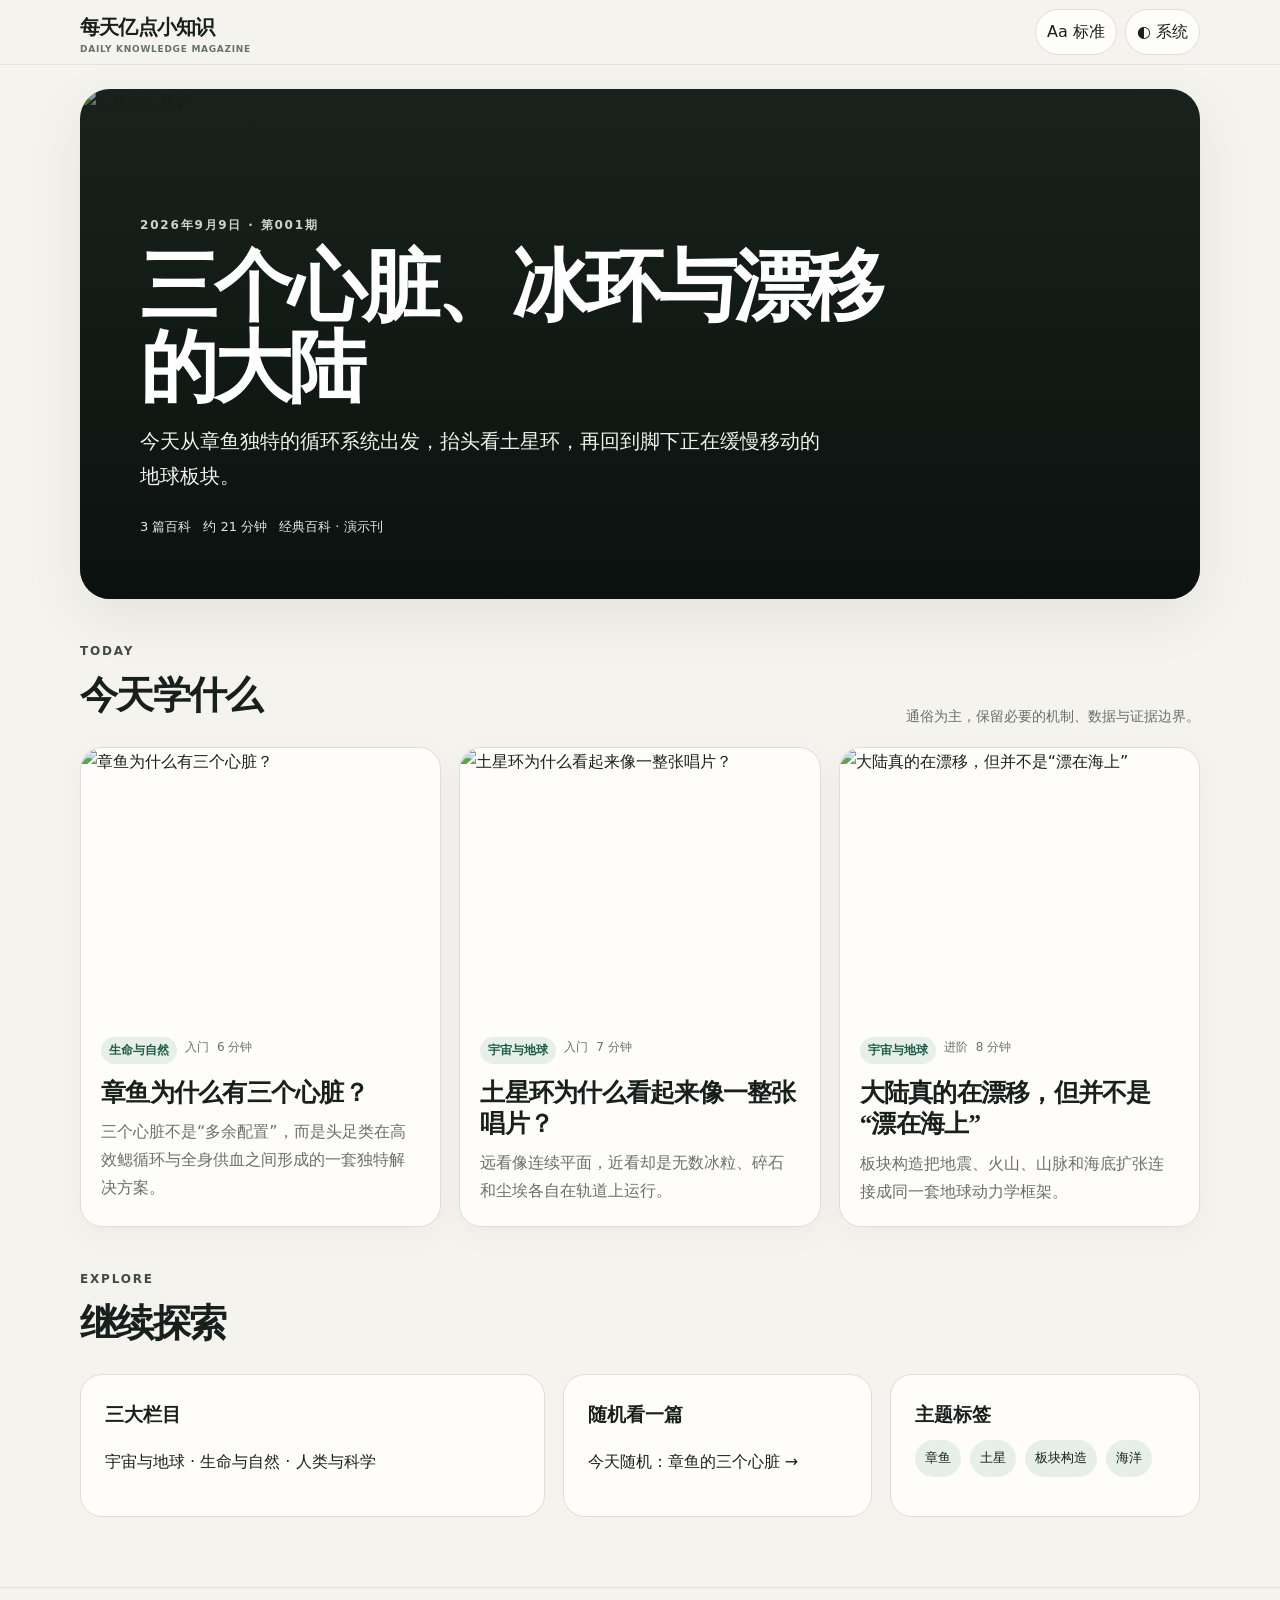
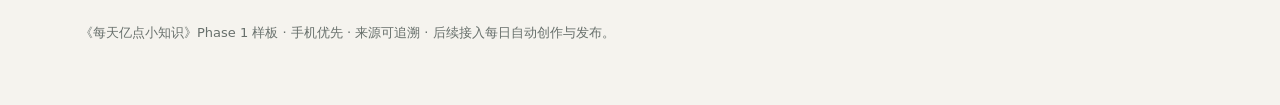
==== index.html @ 63bebb6f "feat: add Phase 1 mobile magazine prototype" ====
<!doctype html><html lang="zh-CN"><head><meta charset="utf-8"><meta name="viewport" content="width=device-width,initial-scale=1"><meta name="description" content="每天2—3篇可靠、可追溯、适合手机阅读的科普百科。"><title>每天亿点小知识</title><link rel="stylesheet" href="static/style.css"></head><body>
<header class="topbar"><div class="shell inner">
  <a class="brand" href="">每天亿点小知识<small>DAILY KNOWLEDGE MAGAZINE</small></a>
  <div class="actions">
    <button class="icon-btn" data-font-toggle><span class="font-label">Aa</span></button>
    <button class="icon-btn" data-theme-toggle>◐ 系统</button>
  </div>
</div></header>
<main class="shell">
<section class="hero"><img src="https://commons.wikimedia.org/wiki/Special:Redirect/file/Saturn_global_view_from_Cassini%2C_rings_open.jpg" alt="土星与土星环"><div class="hero-copy"><div class="kicker">2026年9月9日 · 第001期</div><h1>三个心脏、冰环与漂移的大陆</h1><p>今天从章鱼独特的循环系统出发，抬头看土星环，再回到脚下正在缓慢移动的地球板块。</p><div class="issue-meta"><span>3 篇百科</span><span>约 21 分钟</span><span>经典百科 · 演示刊</span></div></div></section>
<section><div class="section-head"><div><div class="kicker">TODAY</div><h2>今天学什么</h2></div><p>通俗为主，保留必要的机制、数据与证据边界。</p></div><div class="grid"><a class="card" href="articles/octopus-three-hearts/"><img loading="lazy" src="https://commons.wikimedia.org/wiki/Special:Redirect/file/Giant_Pacific_Octopus.jpg" alt="章鱼为什么有三个心脏？"><div class="card-body"><div class="meta"><span class="pill">生命与自然</span><span>入门</span><span>6 分钟</span></div><h3>章鱼为什么有三个心脏？</h3><p>三个心脏不是“多余配置”，而是头足类在高效鳃循环与全身供血之间形成的一套独特解决方案。</p></div></a><a class="card" href="articles/saturn-rings/"><img loading="lazy" src="https://commons.wikimedia.org/wiki/Special:Redirect/file/Saturn_global_view_from_Cassini%2C_rings_open.jpg" alt="土星环为什么看起来像一整张唱片？"><div class="card-body"><div class="meta"><span class="pill">宇宙与地球</span><span>入门</span><span>7 分钟</span></div><h3>土星环为什么看起来像一整张唱片？</h3><p>远看像连续平面，近看却是无数冰粒、碎石和尘埃各自在轨道上运行。</p></div></a><a class="card" href="articles/plate-tectonics/"><img loading="lazy" src="https://commons.wikimedia.org/wiki/Special:Redirect/file/Tectonic_plates_%282022%29.svg" alt="大陆真的在漂移，但并不是“漂在海上”"><div class="card-body"><div class="meta"><span class="pill">宇宙与地球</span><span>进阶</span><span>8 分钟</span></div><h3>大陆真的在漂移，但并不是“漂在海上”</h3><p>板块构造把地震、火山、山脉和海底扩张连接成同一套地球动力学框架。</p></div></a></div></section>
<section><div class="section-head"><div><div class="kicker">EXPLORE</div><h2>继续探索</h2></div></div><div class="modules"><div class="module"><h3>三大栏目</h3><p>宇宙与地球 · 生命与自然 · 人类与科学</p></div><div class="module"><h3>随机看一篇</h3><p><a href="articles/octopus-three-hearts/">今天随机：章鱼的三个心脏 →</a></p></div><div class="module"><h3>主题标签</h3><div class="tag-list"><span class="tag">章鱼</span><span class="tag">土星</span><span class="tag">板块构造</span><span class="tag">海洋</span></div></div></div></section>
</main><footer><div class="shell">《每天亿点小知识》Phase 1 样板 · 手机优先 · 来源可追溯 · 后续接入每日自动创作与发布。</div></footer><script src="static/app.js"></script></body></html>
---- static/style.css ----
:root{
  --bg:#f5f3ee;--panel:#fffdfa;--text:#17201d;--muted:#68706c;--line:#deddd7;
  --accent:#1e5d48;--accent-2:#b56a38;--soft:#e7efe9;--shadow:0 18px 55px rgba(20,32,27,.08);
  --reader:720px;--font-size:18px
}
@media (prefers-color-scheme:dark){
  :root:not([data-theme="light"]){--bg:#101412;--panel:#171d1a;--text:#eef3ef;--muted:#a8b1ab;--line:#2d3631;--accent:#73c7a5;--accent-2:#eda573;--soft:#1d2c25;--shadow:0 18px 55px rgba(0,0,0,.28)}
}
:root[data-theme="dark"]{--bg:#101412;--panel:#171d1a;--text:#eef3ef;--muted:#a8b1ab;--line:#2d3631;--accent:#73c7a5;--accent-2:#eda573;--soft:#1d2c25;--shadow:0 18px 55px rgba(0,0,0,.28)}
*{box-sizing:border-box}
html{scroll-behavior:smooth}
body{margin:0;background:var(--bg);color:var(--text);font-family:Inter,"PingFang SC","Microsoft YaHei",system-ui,sans-serif;line-height:1.75}
a{color:inherit;text-decoration:none}
img{display:block;width:100%}
button{font:inherit}
.shell{width:min(1120px,calc(100% - 28px));margin:auto}
.topbar{position:sticky;top:0;z-index:20;backdrop-filter:blur(18px);background:color-mix(in srgb,var(--bg) 84%,transparent);border-bottom:1px solid color-mix(in srgb,var(--line) 72%,transparent)}
.topbar .inner{height:64px;display:flex;align-items:center;justify-content:space-between;gap:16px}
.brand{font-weight:900;letter-spacing:-.04em;font-size:20px}
.brand small{display:block;font-weight:600;letter-spacing:.08em;font-size:9px;color:var(--muted);text-transform:uppercase;line-height:1}
.actions{display:flex;gap:8px}
.icon-btn,.chip-btn{border:1px solid var(--line);background:var(--panel);color:var(--text);border-radius:999px;padding:8px 11px;cursor:pointer}
.icon-btn:hover,.chip-btn:hover{border-color:var(--accent)}
.hero{margin:24px 0 34px;border-radius:30px;overflow:hidden;position:relative;min-height:510px;background:#1a241f;box-shadow:var(--shadow)}
.hero img{position:absolute;inset:0;height:100%;object-fit:cover;opacity:.68}
.hero:after{content:"";position:absolute;inset:0;background:linear-gradient(180deg,rgba(7,12,10,.08),rgba(7,12,10,.78))}
.hero-copy{position:absolute;z-index:2;left:clamp(22px,5vw,60px);right:clamp(22px,5vw,60px);bottom:clamp(24px,6vw,60px);color:#fff}
.kicker{font-size:12px;font-weight:800;letter-spacing:.15em;text-transform:uppercase;opacity:.8}
.hero h1{font-family:Georgia,"Noto Serif SC",serif;font-size:clamp(38px,7vw,78px);line-height:1.04;letter-spacing:-.05em;margin:10px 0 16px;max-width:780px}
.hero p{max-width:690px;margin:0;font-size:clamp(16px,2vw,20px);color:#eef3ef}
.issue-meta{display:flex;gap:12px;flex-wrap:wrap;margin-top:22px;font-size:13px;color:#e2e9e4}
.section-head{display:flex;justify-content:space-between;align-items:end;gap:20px;margin:42px 0 18px}
.section-head h2{font-size:clamp(25px,4vw,38px);letter-spacing:-.045em;margin:0}
.section-head p{margin:0;color:var(--muted);font-size:14px}
.grid{display:grid;grid-template-columns:repeat(3,1fr);gap:18px}
.card{background:var(--panel);border:1px solid var(--line);border-radius:22px;overflow:hidden;box-shadow:0 8px 30px rgba(20,32,27,.035);transition:.2s}
.card:hover{transform:translateY(-3px);box-shadow:var(--shadow)}
.card img{aspect-ratio:4/3;object-fit:cover}
.card-body{padding:20px}
.meta{display:flex;gap:8px;flex-wrap:wrap;color:var(--muted);font-size:12px}
.pill{background:var(--soft);color:var(--accent);padding:3px 8px;border-radius:99px;font-weight:800}
.card h3{font-family:Georgia,"Noto Serif SC",serif;font-size:25px;line-height:1.25;margin:13px 0 10px;letter-spacing:-.03em}
.card p{color:var(--muted);margin:0}
.modules{display:grid;grid-template-columns:1.5fr 1fr 1fr;gap:18px;margin-bottom:70px}
.module{padding:24px;background:var(--panel);border:1px solid var(--line);border-radius:22px}
.module h3{margin:0 0 8px}
.tag-list{display:flex;gap:9px;flex-wrap:wrap}
.tag{padding:7px 10px;border-radius:99px;background:var(--soft);font-size:13px}
footer{border-top:1px solid var(--line);padding:34px 0 60px;color:var(--muted);font-size:13px}
.article-progress{position:fixed;z-index:50;left:0;top:0;height:3px;width:0;background:var(--accent)}
.article-header{width:min(900px,calc(100% - 28px));margin:45px auto 20px}
.back{display:inline-flex;align-items:center;gap:6px;color:var(--muted);font-size:14px;margin-bottom:25px}
.article-header h1{font-family:Georgia,"Noto Serif SC",serif;font-size:clamp(38px,7vw,70px);line-height:1.08;letter-spacing:-.05em;margin:12px 0 16px}
.dek{font-size:clamp(18px,2.5vw,22px);color:var(--muted);max-width:760px}
.article-tools{display:flex;gap:9px;flex-wrap:wrap;margin:20px 0}
.feature{width:min(980px,calc(100% - 28px));margin:28px auto;border-radius:26px;overflow:hidden}
.feature img{max-height:620px;object-fit:cover;cursor:zoom-in}
.caption{font-size:12px;color:var(--muted);padding:9px 3px}
.reader{width:min(var(--reader),calc(100% - 34px));margin:34px auto 70px;font-size:var(--font-size)}
.reader h2{font-family:Georgia,"Noto Serif SC",serif;font-size:31px;line-height:1.3;letter-spacing:-.03em;margin:48px 0 14px}
.reader h3{font-size:20px;margin:34px 0 10px}
.reader p{margin:0 0 1.25em}
.quick{background:var(--soft);border-radius:22px;padding:22px 24px;margin:26px 0 32px}
.quick h2{margin:0 0 12px;font-size:21px}
.quick ul{margin:0;padding-left:20px}
.toc{border:1px solid var(--line);border-radius:18px;padding:17px 20px;margin:24px 0}
.toc summary{cursor:pointer;font-weight:800}
.toc ol{margin:13px 0 0;padding-left:21px}
.fact{border-left:4px solid var(--accent-2);padding:15px 18px;background:var(--panel);margin:28px 0;border-radius:0 14px 14px 0}
.fact strong{color:var(--accent-2)}
.inline-img{margin:32px 0}
.inline-img img{border-radius:18px;cursor:zoom-in}
.quiz{margin:45px 0;padding:24px;border:1px solid var(--line);border-radius:22px;background:var(--panel)}
.quiz h2{margin-top:0}
.quiz-q{padding:17px 0;border-top:1px solid var(--line)}
.quiz-q:first-of-type{border-top:0}
.quiz button{display:block;width:100%;text-align:left;margin:8px 0;padding:11px 13px;border:1px solid var(--line);background:var(--bg);color:var(--text);border-radius:12px;cursor:pointer}
.quiz button.correct{border-color:var(--accent);background:var(--soft)}
.quiz button.wrong{opacity:.55}
.quiz .explain{display:none;color:var(--muted);font-size:14px;margin-top:8px}
.sources{font-size:14px}
.sources li{margin:8px 0}
.article-nav{width:min(900px,calc(100% - 28px));margin:0 auto 70px;display:grid;grid-template-columns:1fr 1fr;gap:12px}
.article-nav a{border:1px solid var(--line);border-radius:18px;padding:18px;background:var(--panel)}
.article-nav small{display:block;color:var(--muted)}
.lightbox{position:fixed;inset:0;z-index:99;background:rgba(0,0,0,.9);display:none;align-items:center;justify-content:center;padding:24px}
.lightbox.open{display:flex}
.lightbox img{max-width:96vw;max-height:88vh;object-fit:contain}
.lightbox button{position:absolute;top:18px;right:18px;border:0;border-radius:50%;width:44px;height:44px;background:#fff;color:#111;font-size:22px;cursor:pointer}
.issue-banner{margin:30px 0;padding:26px;border-radius:24px;background:var(--panel);border:1px solid var(--line)}
.issue-banner h1{font-family:Georgia,"Noto Serif SC",serif;font-size:clamp(34px,6vw,58px);margin:4px 0 10px;line-height:1.1}
@media(max-width:820px){.grid,.modules{grid-template-columns:1fr}.hero{min-height:540px}.section-head{align-items:start;flex-direction:column;gap:4px}.card h3{font-size:23px}}
@media(max-width:560px){.shell{width:min(100% - 20px,1120px)}.topbar .inner{height:58px}.brand{font-size:18px}.hero{margin-top:12px;border-radius:22px;min-height:520px}.hero h1{font-size:46px}.actions .font-label{display:none}.article-header{margin-top:28px}.reader{font-size:var(--font-size)}.article-nav{grid-template-columns:1fr}.feature{border-radius:18px}}
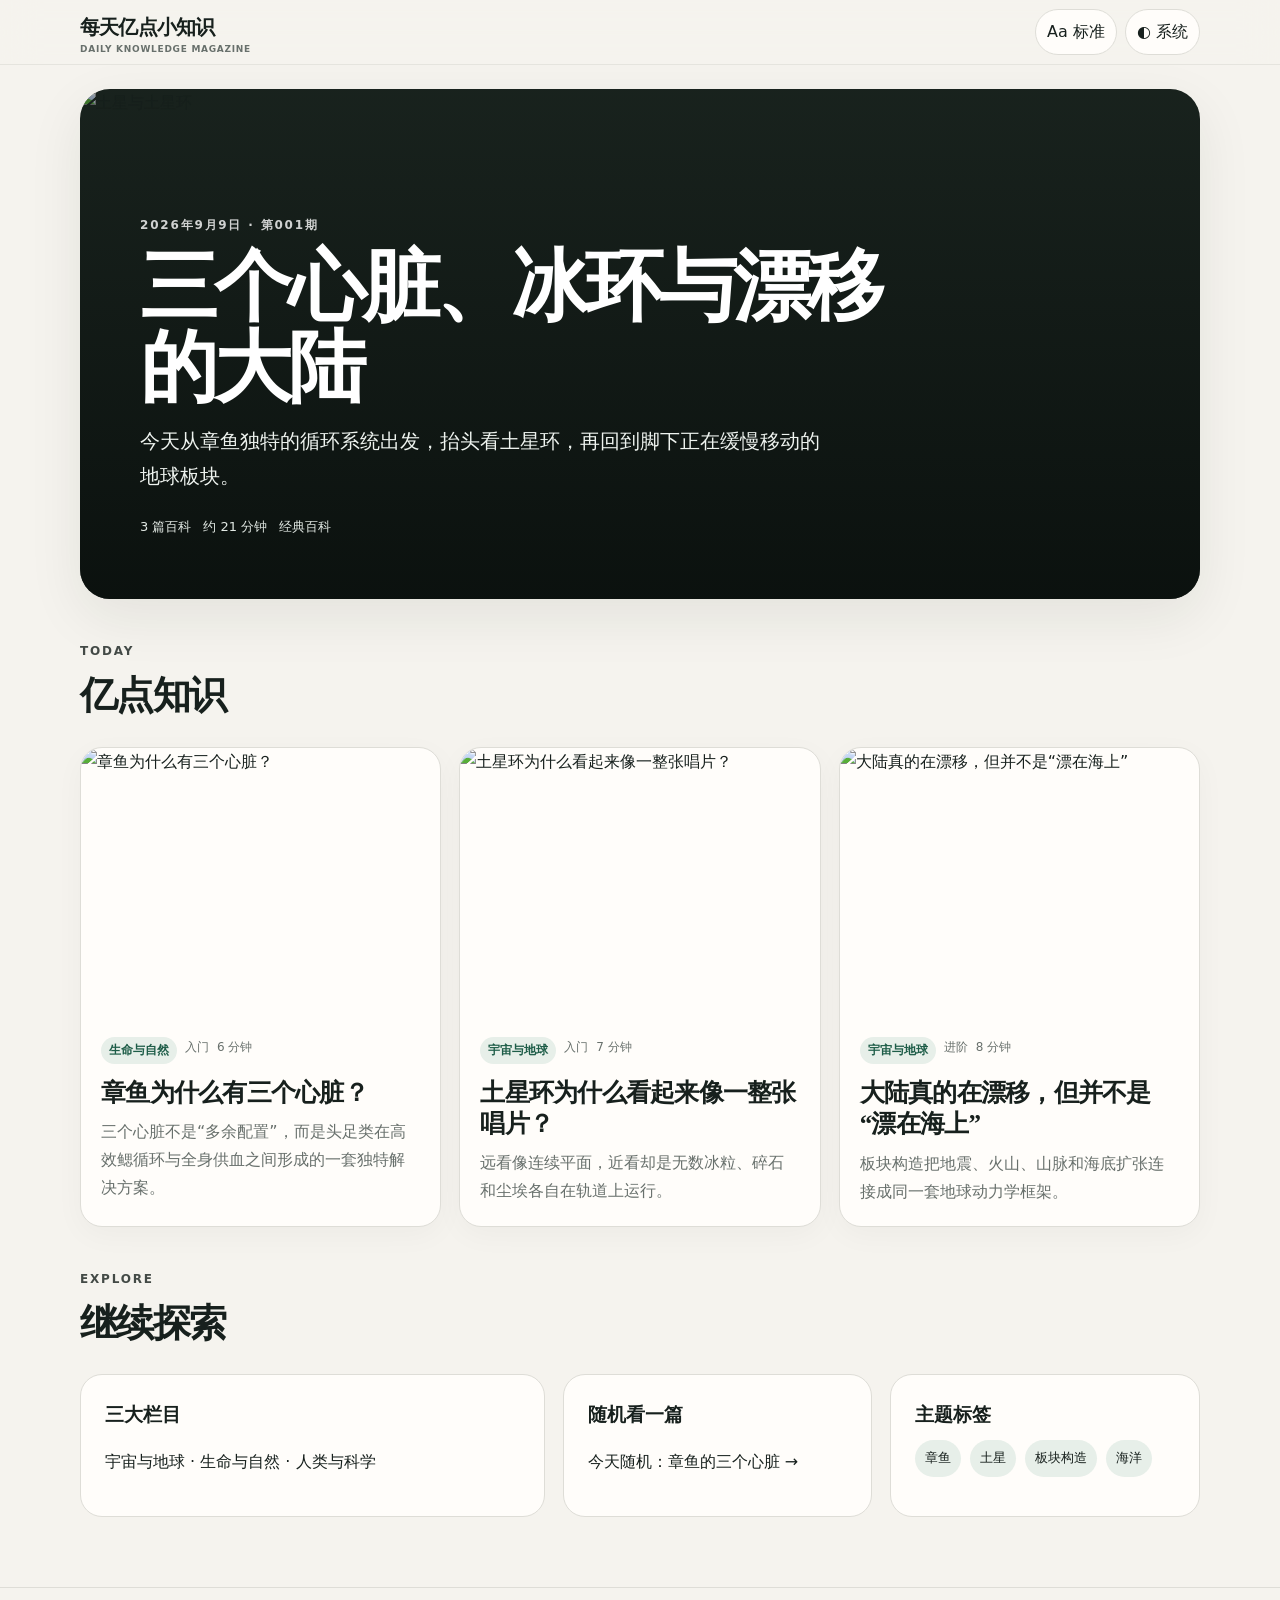
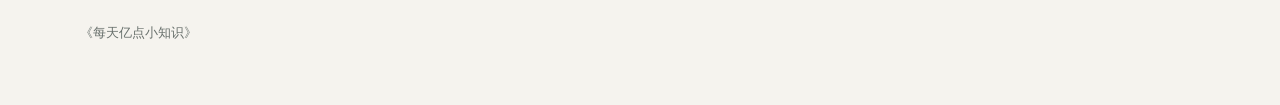
==== commit d617c172: "fix: refine magazine UI and public content" ====
--- a/index.html
+++ b/index.html
@@ -7,7 +7,7 @@
   </div>
 </div></header>
 <main class="shell">
-<section class="hero"><img src="https://commons.wikimedia.org/wiki/Special:Redirect/file/Saturn_global_view_from_Cassini%2C_rings_open.jpg" alt="土星与土星环"><div class="hero-copy"><div class="kicker">2026年9月9日 · 第001期</div><h1>三个心脏、冰环与漂移的大陆</h1><p>今天从章鱼独特的循环系统出发，抬头看土星环，再回到脚下正在缓慢移动的地球板块。</p><div class="issue-meta"><span>3 篇百科</span><span>约 21 分钟</span><span>经典百科 · 演示刊</span></div></div></section>
-<section><div class="section-head"><div><div class="kicker">TODAY</div><h2>今天学什么</h2></div><p>通俗为主，保留必要的机制、数据与证据边界。</p></div><div class="grid"><a class="card" href="articles/octopus-three-hearts/"><img loading="lazy" src="https://commons.wikimedia.org/wiki/Special:Redirect/file/Giant_Pacific_Octopus.jpg" alt="章鱼为什么有三个心脏？"><div class="card-body"><div class="meta"><span class="pill">生命与自然</span><span>入门</span><span>6 分钟</span></div><h3>章鱼为什么有三个心脏？</h3><p>三个心脏不是“多余配置”，而是头足类在高效鳃循环与全身供血之间形成的一套独特解决方案。</p></div></a><a class="card" href="articles/saturn-rings/"><img loading="lazy" src="https://commons.wikimedia.org/wiki/Special:Redirect/file/Saturn_global_view_from_Cassini%2C_rings_open.jpg" alt="土星环为什么看起来像一整张唱片？"><div class="card-body"><div class="meta"><span class="pill">宇宙与地球</span><span>入门</span><span>7 分钟</span></div><h3>土星环为什么看起来像一整张唱片？</h3><p>远看像连续平面，近看却是无数冰粒、碎石和尘埃各自在轨道上运行。</p></div></a><a class="card" href="articles/plate-tectonics/"><img loading="lazy" src="https://commons.wikimedia.org/wiki/Special:Redirect/file/Tectonic_plates_%282022%29.svg" alt="大陆真的在漂移，但并不是“漂在海上”"><div class="card-body"><div class="meta"><span class="pill">宇宙与地球</span><span>进阶</span><span>8 分钟</span></div><h3>大陆真的在漂移，但并不是“漂在海上”</h3><p>板块构造把地震、火山、山脉和海底扩张连接成同一套地球动力学框架。</p></div></a></div></section>
+<section class="hero"><img src="https://upload.wikimedia.org/wikipedia/commons/1/12/Saturn_global_view_from_Cassini%2C_rings_open.jpg" alt="土星与土星环"><div class="hero-copy"><div class="kicker">2026年9月9日 · 第001期</div><h1>三个心脏、冰环与漂移的大陆</h1><p>今天从章鱼独特的循环系统出发，抬头看土星环，再回到脚下正在缓慢移动的地球板块。</p><div class="issue-meta"><span>3 篇百科</span><span>约 21 分钟</span><span>经典百科</span></div></div></section>
+<section><div class="section-head"><div><div class="kicker">TODAY</div><h2>亿点知识</h2></div></div><div class="grid"><a class="card" href="articles/octopus-three-hearts/"><img loading="lazy" src="https://upload.wikimedia.org/wikipedia/commons/1/10/Giant_Pacific_Octopus.jpg" alt="章鱼为什么有三个心脏？"><div class="card-body"><div class="meta"><span class="pill">生命与自然</span><span>入门</span><span>6 分钟</span></div><h3>章鱼为什么有三个心脏？</h3><p>三个心脏不是“多余配置”，而是头足类在高效鳃循环与全身供血之间形成的一套独特解决方案。</p></div></a><a class="card" href="articles/saturn-rings/"><img loading="lazy" src="https://upload.wikimedia.org/wikipedia/commons/1/12/Saturn_global_view_from_Cassini%2C_rings_open.jpg" alt="土星环为什么看起来像一整张唱片？"><div class="card-body"><div class="meta"><span class="pill">宇宙与地球</span><span>入门</span><span>7 分钟</span></div><h3>土星环为什么看起来像一整张唱片？</h3><p>远看像连续平面，近看却是无数冰粒、碎石和尘埃各自在轨道上运行。</p></div></a><a class="card" href="articles/plate-tectonics/"><img loading="lazy" src="https://commons.wikimedia.org/wiki/Special:Redirect/file/Tectonic_plates_%282022%29.svg" alt="大陆真的在漂移，但并不是“漂在海上”"><div class="card-body"><div class="meta"><span class="pill">宇宙与地球</span><span>进阶</span><span>8 分钟</span></div><h3>大陆真的在漂移，但并不是“漂在海上”</h3><p>板块构造把地震、火山、山脉和海底扩张连接成同一套地球动力学框架。</p></div></a></div></section>
 <section><div class="section-head"><div><div class="kicker">EXPLORE</div><h2>继续探索</h2></div></div><div class="modules"><div class="module"><h3>三大栏目</h3><p>宇宙与地球 · 生命与自然 · 人类与科学</p></div><div class="module"><h3>随机看一篇</h3><p><a href="articles/octopus-three-hearts/">今天随机：章鱼的三个心脏 →</a></p></div><div class="module"><h3>主题标签</h3><div class="tag-list"><span class="tag">章鱼</span><span class="tag">土星</span><span class="tag">板块构造</span><span class="tag">海洋</span></div></div></div></section>
-</main><footer><div class="shell">《每天亿点小知识》Phase 1 样板 · 手机优先 · 来源可追溯 · 后续接入每日自动创作与发布。</div></footer><script src="static/app.js"></script></body></html>+</main><footer><div class="shell">《每天亿点小知识》</div></footer><script src="static/app.js"></script></body></html>
